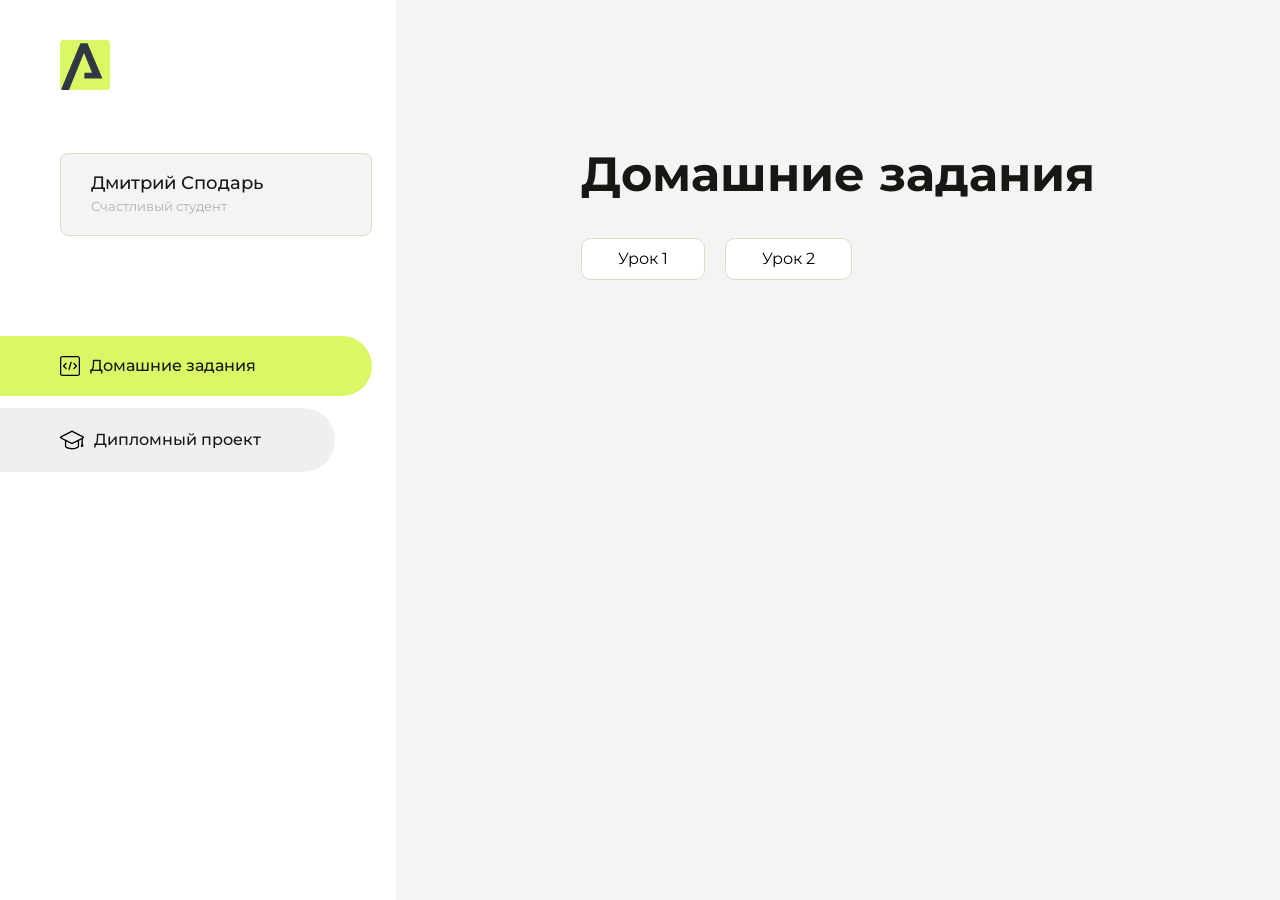
==== index.html @ bae4f0f2 "Update index.html" ====
<!DOCTYPE html>
<html lang="en">
<head>
    <meta charset="UTF-8">
    <meta name="viewport" content="width=device-width, initial-scale=1.0">
    <title>Домашняя работа</title>
    <link rel="shortcut icon" href="src/logo.ico" type="image/x-icon">
    <link rel="preconnect" href="https://fonts.googleapis.com">
    <link rel="preconnect" href="https://fonts.gstatic.com" crossorigin>
    <link href="https://fonts.googleapis.com/css2?family=Montserrat:wght@400;500;700&family=Rubik:wght@500&display=swap"
          rel="stylesheet">
    <link rel="stylesheet" href="src/style.css">
</head>
<body id="body">
<div class="overlay" id="overlay"></div>
<div class="layout">
    <div class="burger" id="burger">
        <svg viewBox="0 0 24 24" fill="none" xmlns="http://www.w3.org/2000/svg">
            <g id="SVGRepo_bgCarrier" stroke-width="0"></g>
            <g id="SVGRepo_tracerCarrier" stroke-linecap="round" stroke-linejoin="round"></g>
            <g id="SVGRepo_iconCarrier">
                <path d="M4 18L20 18" stroke="#DAF765" stroke-width="2" stroke-linecap="round"></path>
                <path d="M4 12L20 12" stroke="#DAF765" stroke-width="2" stroke-linecap="round"></path>
                <path d="M4 6L20 6" stroke="#DAF765" stroke-width="2" stroke-linecap="round"></path>
            </g>
        </svg>
    </div>
    <aside class="sidebar" id="sidebar">
        <div class="sidebar__inner">
            <div class="logo">
                <svg width="50" height="50" viewBox="0 0 50 50" fill="none" xmlns="http://www.w3.org/2000/svg">
                    <g clip-path="url(#clip0_513_74730)">
                        <path d="M46.17 -0.257004H3.83C1.57281 -0.257004 -0.257 1.57281 -0.257 3.83V46.17C-0.257 48.4272 1.57281 50.257 3.83 50.257H46.17C48.4272 50.257 50.257 48.4272 50.257 46.17V3.83C50.257 1.57281 48.4272 -0.257004 46.17 -0.257004Z"
                              fill="#DAF765"/>
                        <path d="M24.375 38.4H42.461L27.441 3.1585H20.4355C20.4355 3.1585 6.7895 35.881 1.1945 49.294C2.015 50.0275 3.0945 50.257 3.6945 50.257H8.8445L23.954 13.07L32.0465 32.8285H24.375V38.4Z"
                              fill="#323843"/>
                    </g>
                    <defs>
                        <clipPath id="clip0_513_74730">
                            <rect width="50" height="50" fill="white"/>
                        </clipPath>
                    </defs>
                </svg>
            </div>
            <div class="sidebar__user">
                <div class="sidebar__name">Дмитрий Сподарь</div>
                <div class="sidebar__text">Счастливый студент</div>
            </div>
            <div class="sidebar__tabs">
                <div class="sidebar__item">
                    <button class="sidebar__button active" id="tasks">
                        <svg xmlns="http://www.w3.org/2000/svg" width="20" height="20" viewBox="0 0 20 20" fill="none">
                            <g clip-path="url(#clip0_704_74543)">
                                <path d="M17.7083 20H2.29167C1.0275 20 0 18.9725 0 17.7083V2.29167C0 1.0275 1.0275 0 2.29167 0H17.7083C18.9725 0 20 1.0275 20 2.29167V17.7083C20 18.9725 18.9725 20 17.7083 20ZM2.29167 1.25C1.7175 1.25 1.25 1.7175 1.25 2.29167V17.7083C1.25 18.2825 1.7175 18.75 2.29167 18.75H17.7083C18.2825 18.75 18.75 18.2825 18.75 17.7083V2.29167C18.75 1.7175 18.2825 1.25 17.7083 1.25H2.29167Z"
                                      fill="black"/>
                                <path d="M6.04167 13.125C5.88167 13.125 5.72167 13.0642 5.6 12.9417L3.1 10.4417C2.85583 10.1975 2.85583 9.80167 3.1 9.5575L5.6 7.0575C5.84417 6.81333 6.24 6.81333 6.48417 7.0575C6.72833 7.30167 6.72833 7.6975 6.48417 7.94167L4.42583 10L6.48417 12.0583C6.72833 12.3025 6.72833 12.6983 6.48417 12.9425C6.36167 13.0642 6.20167 13.125 6.04167 13.125Z"
                                      fill="black"/>
                                <path d="M8.95833 14.1667C8.9 14.1667 8.84 14.1583 8.78167 14.1417C8.45083 14.0442 8.26083 13.6967 8.35833 13.3658L10.4417 6.28251C10.5392 5.95084 10.8892 5.76417 11.2175 5.85917C11.5483 5.95667 11.7383 6.30417 11.6408 6.63501L9.5575 13.7183C9.47833 13.9908 9.22833 14.1667 8.95833 14.1667Z"
                                      fill="black"/>
                                <path d="M13.9583 13.125C13.7983 13.125 13.6383 13.0642 13.5167 12.9417C13.2725 12.6975 13.2725 12.3017 13.5167 12.0575L15.575 9.99916L13.5167 7.94083C13.2725 7.69666 13.2725 7.30083 13.5167 7.05666C13.7608 6.81249 14.1567 6.81249 14.4008 7.05666L16.9008 9.55666C17.145 9.80083 17.145 10.1967 16.9008 10.4408L14.4008 12.9408C14.2783 13.0642 14.1183 13.125 13.9583 13.125Z"
                                      fill="black"/>
                            </g>
                            <defs>
                                <clipPath id="clip0_704_74543">
                                    <rect width="20" height="20" fill="white"/>
                                </clipPath>
                            </defs>
                        </svg>
                        <span>Домашние задания</span></button>
                </div>
                <div class="sidebar__item">
                    <button class="sidebar__button" id="diplom">
                        <svg xmlns="http://www.w3.org/2000/svg" width="24" height="24" viewBox="0 0 24 24" fill="none">
                            <g clip-path="url(#clip0_704_74553)">
                                <path d="M23.2628 10.5971C23.7176 10.365 24 9.90375 24 9.39337C24 8.883 23.7176 8.42175 23.2628 8.18962L12.6135 2.75362C12.2291 2.55824 11.7705 2.55787 11.3854 2.75399L0.736875 8.19C0.282375 8.42175 0 8.883 0 9.39337C0 9.90375 0.282375 10.365 0.736875 10.5971L4.89038 12.7177V18.2074C4.89038 19.8154 8.412 21.393 12 21.393C15.5884 21.393 19.1096 19.815 19.1096 18.2074V12.7174L21.4609 11.517V15.8017L20.901 17.2305C20.7409 17.6389 20.7934 18.0994 21.0405 18.4616C21.2876 18.8246 21.6979 19.041 22.1366 19.041C22.5754 19.041 22.9852 18.8246 23.2324 18.462C23.4795 18.099 23.532 17.6385 23.3719 17.2301L22.8124 15.8021V10.827L23.2628 10.5971ZM17.7623 18.1721C17.6198 18.6375 15.3491 20.0419 12 20.0419C8.65088 20.0419 6.38025 18.6375 6.2415 18.2074V12.3037L6.23887 12.3019C6.23812 12.057 6.1065 11.8207 5.87325 11.7019L1.3515 9.39337L12 3.95737L22.6489 9.39337L12 14.8294L5.87325 11.7019C5.54063 11.5331 4.6695 11.6674 4.5 12C4.33012 12.3322 4.55813 12.5479 4.89038 12.7177L11.3857 16.0331C11.5781 16.1314 11.7889 16.1805 12 16.1805C12.2107 16.1805 12.4222 16.1314 12.6146 16.0331L17.7593 13.407L17.7623 18.1721Z"
                                      fill="black"/>
                            </g>
                            <defs>
                                <clipPath id="clip0_704_74553">
                                    <rect width="24" height="24" fill="white"/>
                                </clipPath>
                            </defs>
                        </svg>
                        <span>Дипломный проект</span></button>
                </div>
            </div>
        </div>

    </aside>
    <div class="content">
        <div class="container">
            <div class="content__block" id="tasksBlock">
                <div class="content__title">Домашние задания</div>
                <ul class="content__list">
                    <li class="content__list-item">
                        <a href="homework1/index.html">Урок 1</a>
                    </li>
                     <li class="content__list-item">
                        <a href="homework2/index.html">Урок 2</a>
                    </li>
                </ul>
            </div>
            <div class="content__block hidden" id="diplomBlock">
                <div class="content__title">Дипломный проект</div>
                <div class="content__list-diplom">
                    <a href="ПАПКА-С-НОМЕРОМ-УРОКА">Ссылка на ДЗ</a>
                </div>
                <div class="content__decor">
                    <div class="content__decor-text">Давай проверим, чему ты научился!</div>
                    <div class="content__decor-img">
                        <img src="src/decor.png" alt="decor">
                    </div>
                </div>
            </div>
        </div>
    </div>
</div>
<script src="src/index.js"></script>
</body>
</html>
---- src/style.css ----
*{padding: 0;margin: 0;border: 0;}
*,*:before,*:after{-webkit-box-sizing: border-box;box-sizing: border-box;}
:focus,:active{outline: none;}
a:focus,a:active{outline: none;}
nav,footer,header,aside{display: block;}
html,body{
    height:100%;width:100%;
    font-size:100%;line-height:1;-ms-text-size-adjust:100%;-moz-text-size-adjust:100%;-webkit-text-size-adjust:100%;}
input,button,textarea{font-family:inherit;}
input::-ms-clear{display: none;}
button{cursor: pointer;}
button::-moz-focus-inner{padding:0;border:0;}
a,a:visited{text-decoration: none;}
a:hover{text-decoration: none;}
ul li{list-style: none;}
img{vertical-align: top;}
h1,h2,h3,h4,h5,h6{font-size:inherit;font-weight: inherit;}
a{color:inherit;}



body {
    font-family: "Montserrat",SansSerif;
    color: black;
}

body.overflow {
    overflow: hidden;
}



.layout {
    display: -webkit-box;
    display: -ms-flexbox;
    display: flex;
    min-height: 100vh;
}

.sidebar {
    padding: 40px 24px 40px 0;
    -ms-flex-negative: 0;
    flex-shrink: 0;
    background-color: white;
}



.content {
    -webkit-box-flex: 1;
    -ms-flex-positive: 1;
    flex-grow: 1;
    background-color: #F4F4F4;
}

.container {
    display: -webkit-box;
    display: -ms-flexbox;
    display: flex;
    -webkit-box-orient: vertical;
    -webkit-box-direction: normal;
    -ms-flex-direction: column;
    flex-direction: column;
    -webkit-box-pack: center;
    -ms-flex-pack: center;
    justify-content: center;
    -webkit-box-align: center;
    -ms-flex-align: center;
    align-items: center;
    padding: 150px 60px 80px 60px;
}


.logo {
    margin-left: 60px;
    margin-bottom: 60px;
}

.sidebar__user {
    background-color: #F4F4F4;
    padding: 20px 30px;
    margin-left: 60px;
    margin-bottom: 100px;
    border-radius: 8px;
    border: 1px solid #DADEC9;
}

.sidebar__name {
    color:#161814;
    font-size: 18px;
    font-weight: 500;
    margin-bottom: 6px;
}

.sidebar__text {
    color: #AFB1A7;
    font-size: 13px;
    font-weight: 400;
    line-height: 130%; /* 16.9px */
}

.sidebar__item {
    width: 372px;
}

.sidebar__button {
    display: -webkit-box;
    display: -ms-flexbox;
    display: flex;
    -webkit-box-align: center;
    -ms-flex-align: center;
    align-items: center;
    gap: 10px;
    padding: 20px 60px;
    margin-bottom: 12px;
    border-radius: 0px 100px 100px 0px;
    -webkit-transition: all .5s;
    -o-transition: all .5s;
    transition: all .5s;
    cursor: pointer;
    width: 90%;
    color:#161814;
    font-size: 16px;
    font-weight: 500;
}

.sidebar__button.active , .sidebar__button:hover {
    width: 100%;
    background-color: #DAF765;
}


.content__title {
    color: #161814;
    font-size: 48px;
    font-weight: 700;
    margin-bottom: 40px;
}

.content__list {
    display: -webkit-box;
    display: -ms-flexbox;
    display: flex;
    -webkit-box-align: center;
    -ms-flex-align: center;
    align-items: center;
    -ms-flex-wrap: wrap;
    flex-wrap: wrap;
    gap: 20px;
}



.content__list-item  {
    cursor: pointer;
    padding: 12px 18px;
    background-color: #fff;
    border-radius: 10px;
    border: 1px solid #DADEC9;
    -webkit-transition: all .3s;
    -o-transition: all .3s;
    transition: all .3s;
}

.content__list-item:hover,.content__list-diplom:hover {
    background-color: #AFB1A7;
}

li a {
    padding: 12px 18px;

}


.content__list-diplom {
    -webkit-transition: all .3s;
    -o-transition: all .3s;
    transition: all .3s;
    display: inline-block;
    padding: 12px 18px;
    background-color: #fff;
    border-radius: 10px;
    border: 1px solid #DADEC9;
}

.content__decor {
    display: -webkit-box;
    display: -ms-flexbox;
    display: flex;
    -webkit-box-align: center;
    -ms-flex-align: center;
    align-items: center;
}

.content__decor-text {
    color:#BEDD44;
    font-size: 36px;
    font-weight: 700;
    line-height: 110%; /* 39.6px */
}

.content__block {
    max-width: 1200px;
}

.content__block.hidden {
    display: none;
}

.content__decor-img img{
    width: 100%;
}

.burger {
    display: none;
    padding: 5px;
    position: fixed;
    top: 3%;
    right: 7%;
    width: 40px;
    height: 40px;
    background-color: #161814;
    border-radius: 50%;
    z-index: 10;
    border: 1px solid #DAF765;
}

@media (max-width: 768px) {
    .burger {
        display: block;
    }

    .sidebar {
        -webkit-transition: all .3s;
        -o-transition: all .3s;
        transition: all .3s;
        -webkit-transform: translateX(-100%);
        -ms-transform: translateX(-100%);
        transform: translateX(-100%);
        position: fixed;
        top: 0;
        left: 0;
        bottom: 0;
        z-index: 5;
    }

    .sidebar.show {
        -webkit-transform: translateX(0%);
        -ms-transform: translateX(0%);
        transform: translateX(0%);
    }

    .overlay {
        opacity: 0;
        pointer-events: none;
        -webkit-transition: all .3s;
        -o-transition: all .3s;
        transition: all .3s;
        position: absolute;
        top: 0;
        right: 0;
        left: 0;
        bottom: 0;
        z-index: 3;
        background-color: #000000e0;
    }

    .overlay.show {
        opacity: 1;
        pointer-events: all;
    }

    .container {
        padding: 40px 20px;
        min-height: 100%;
    }

    .content__decor {
        margin-top: 20px;
        -webkit-box-orient: vertical;
        -webkit-box-direction: normal;
        -ms-flex-direction: column;
        flex-direction: column;
    }
}

@media (max-width: 400px) {
    .sidebar__user {
        margin-left: 0;
    }
}
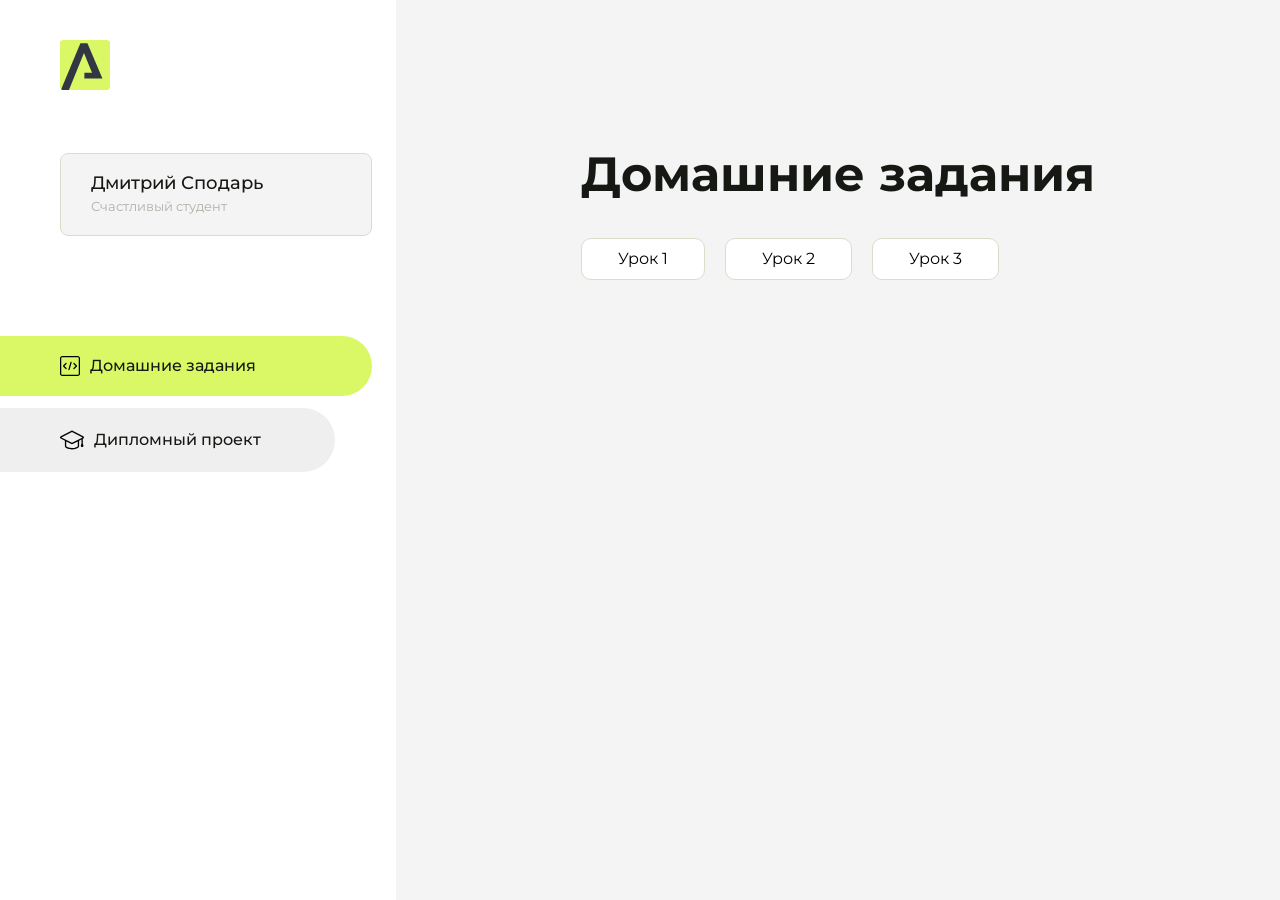
==== commit e191ad67: "Update index.html" ====
--- a/index.html
+++ b/index.html
@@ -98,6 +98,9 @@
                      <li class="content__list-item">
                         <a href="homework2/index.html">Урок 2</a>
                     </li>
+                    <li class="content__list-item">
+                        <a href="homework2/index.html">Урок 3</a>
+                    </li>
                 </ul>
             </div>
             <div class="content__block hidden" id="diplomBlock">
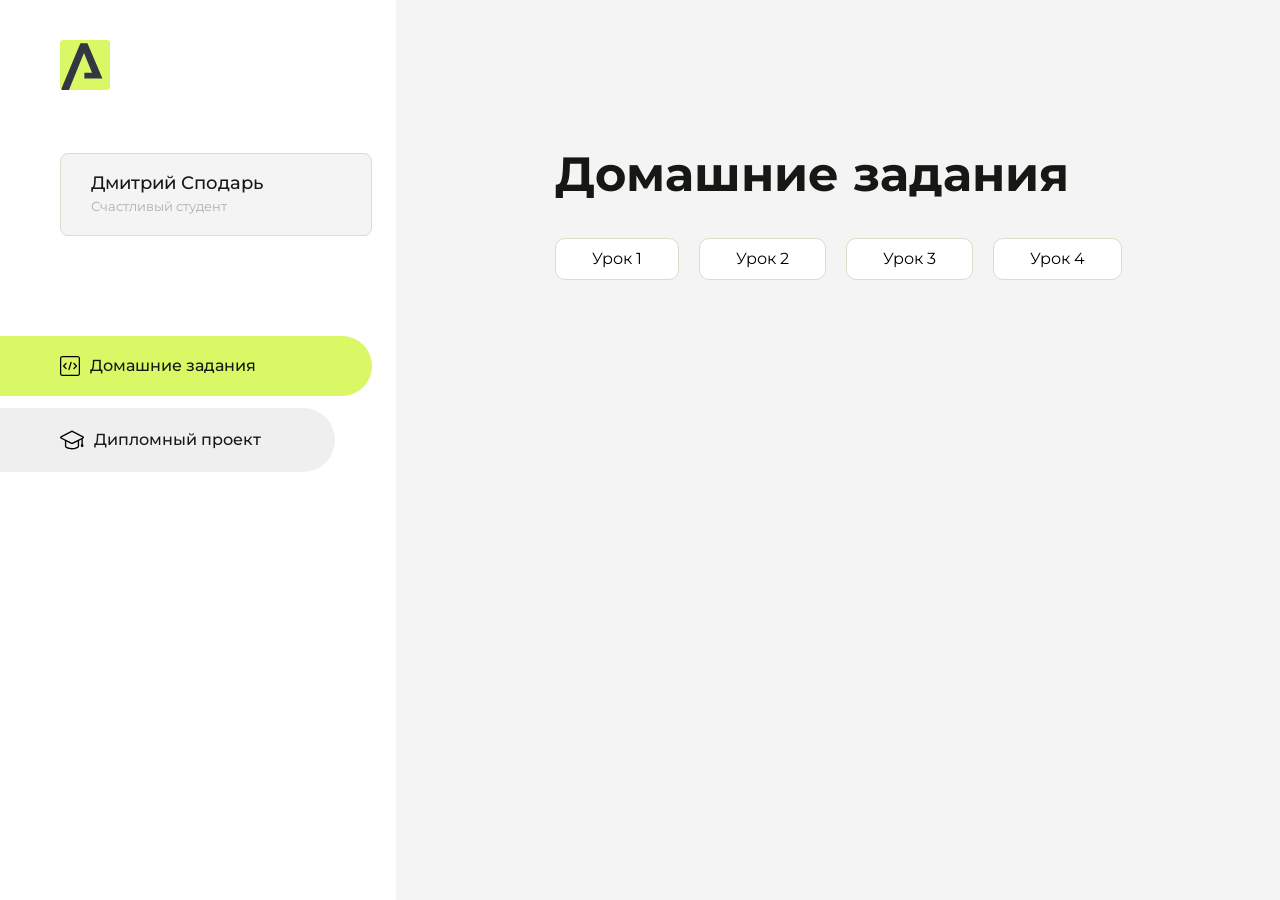
==== commit d19d5644: "Update index.html" ====
--- a/index.html
+++ b/index.html
@@ -99,7 +99,10 @@
                         <a href="homework2/index.html">Урок 2</a>
                     </li>
                     <li class="content__list-item">
-                        <a href="homework2/index.html">Урок 3</a>
+                        <a href="homework3/index.html">Урок 3</a>
+                    </li>
+                     <li class="content__list-item">
+                        <a href="homework4/index.html">Урок 4</a>
                     </li>
                 </ul>
             </div>
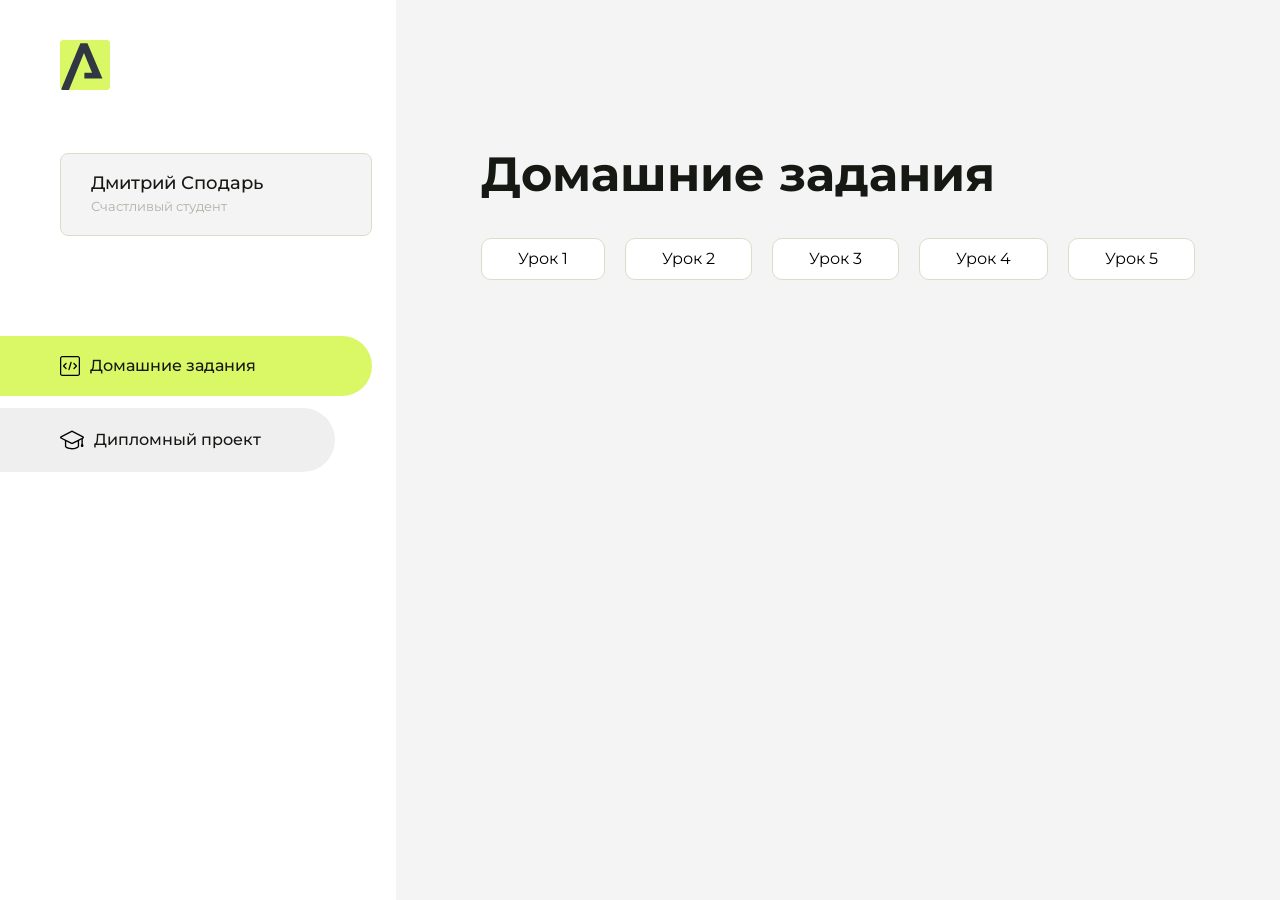
==== commit 66483e2c: "Update index.html" ====
--- a/index.html
+++ b/index.html
@@ -104,6 +104,9 @@
                      <li class="content__list-item">
                         <a href="homework4/index.html">Урок 4</a>
                     </li>
+                    <li class="content__list-item">
+                        <a href="homework4/index.html">Урок 5</a>
+                    </li>
                 </ul>
             </div>
             <div class="content__block hidden" id="diplomBlock">
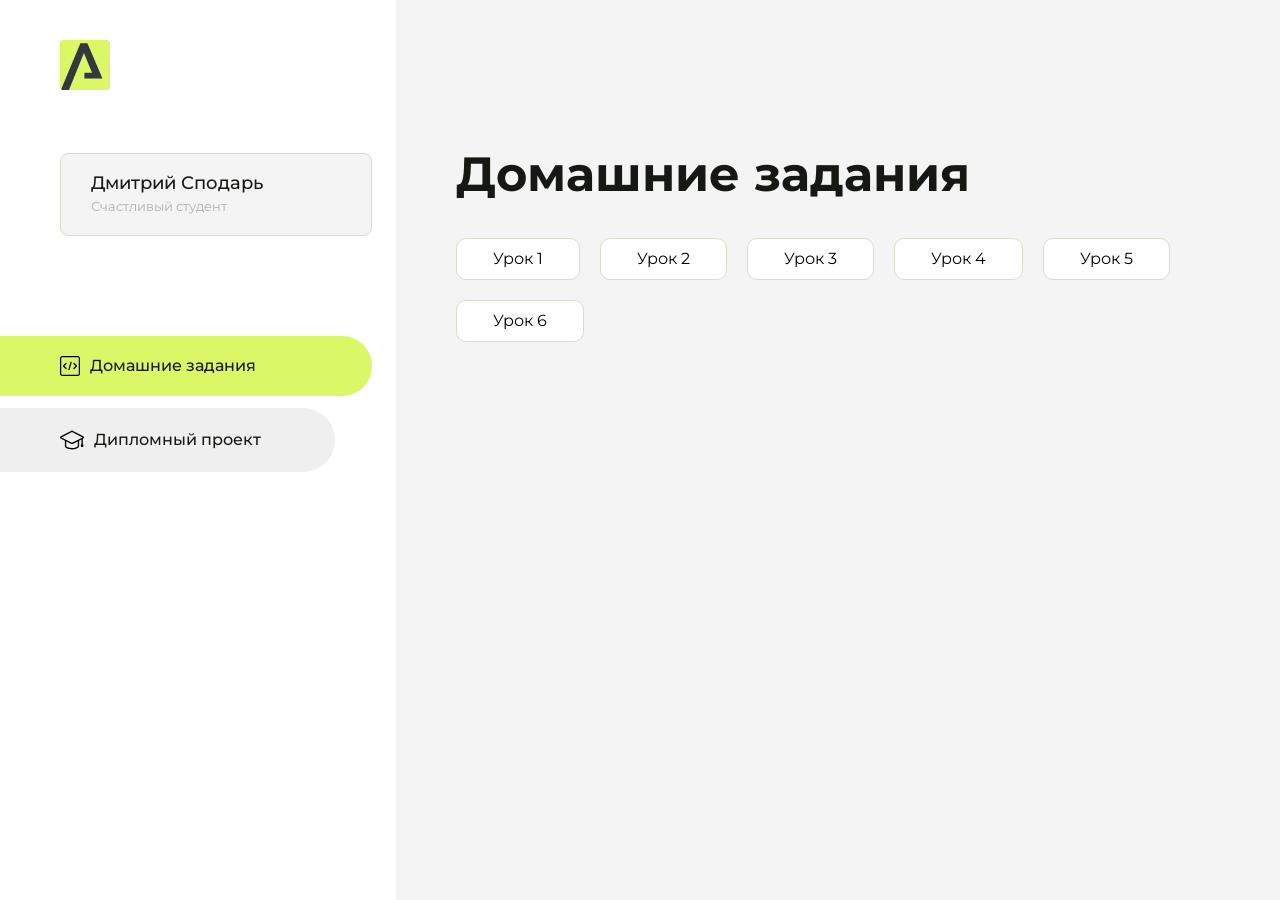
==== commit 0232d146: "Update index.html" ====
--- a/index.html
+++ b/index.html
@@ -105,7 +105,10 @@
                         <a href="homework4/index.html">Урок 4</a>
                     </li>
                     <li class="content__list-item">
-                        <a href="homework4/index.html">Урок 5</a>
+                        <a href="homework5/article.html">Урок 5</a>
+                    </li>
+                    <li class="content__list-item">
+                        <a href="homework6/index.html">Урок 6</a>
                     </li>
                 </ul>
             </div>
